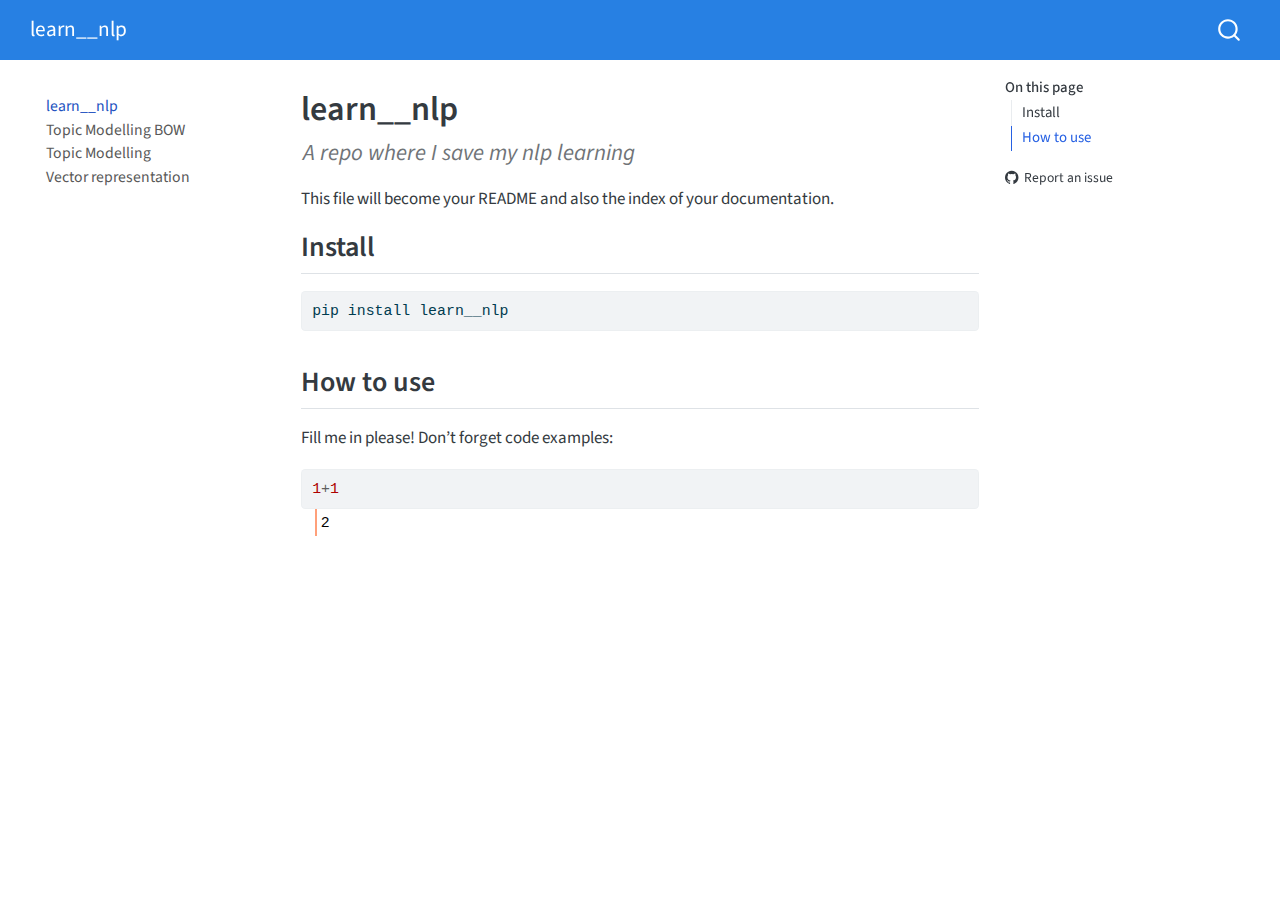
==== _proc/_docs/index.html @ 9850858a "nbdev first export" ====
<!DOCTYPE html>
<html xmlns="http://www.w3.org/1999/xhtml" lang="en" xml:lang="en"><head>

<meta charset="utf-8">
<meta name="generator" content="quarto-1.4.553">

<meta name="viewport" content="width=device-width, initial-scale=1.0, user-scalable=yes">

<meta name="description" content="A repo where I save my nlp learning">

<title>learn__nlp</title>
<style>
code{white-space: pre-wrap;}
span.smallcaps{font-variant: small-caps;}
div.columns{display: flex; gap: min(4vw, 1.5em);}
div.column{flex: auto; overflow-x: auto;}
div.hanging-indent{margin-left: 1.5em; text-indent: -1.5em;}
ul.task-list{list-style: none;}
ul.task-list li input[type="checkbox"] {
  width: 0.8em;
  margin: 0 0.8em 0.2em -1em; /* quarto-specific, see https://github.com/quarto-dev/quarto-cli/issues/4556 */ 
  vertical-align: middle;
}
/* CSS for syntax highlighting */
pre > code.sourceCode { white-space: pre; position: relative; }
pre > code.sourceCode > span { line-height: 1.25; }
pre > code.sourceCode > span:empty { height: 1.2em; }
.sourceCode { overflow: visible; }
code.sourceCode > span { color: inherit; text-decoration: inherit; }
div.sourceCode { margin: 1em 0; }
pre.sourceCode { margin: 0; }
@media screen {
div.sourceCode { overflow: auto; }
}
@media print {
pre > code.sourceCode { white-space: pre-wrap; }
pre > code.sourceCode > span { text-indent: -5em; padding-left: 5em; }
}
pre.numberSource code
  { counter-reset: source-line 0; }
pre.numberSource code > span
  { position: relative; left: -4em; counter-increment: source-line; }
pre.numberSource code > span > a:first-child::before
  { content: counter(source-line);
    position: relative; left: -1em; text-align: right; vertical-align: baseline;
    border: none; display: inline-block;
    -webkit-touch-callout: none; -webkit-user-select: none;
    -khtml-user-select: none; -moz-user-select: none;
    -ms-user-select: none; user-select: none;
    padding: 0 4px; width: 4em;
  }
pre.numberSource { margin-left: 3em;  padding-left: 4px; }
div.sourceCode
  {   }
@media screen {
pre > code.sourceCode > span > a:first-child::before { text-decoration: underline; }
}
</style>


<script src="site_libs/quarto-nav/quarto-nav.js"></script>
<script src="site_libs/quarto-nav/headroom.min.js"></script>
<script src="site_libs/clipboard/clipboard.min.js"></script>
<script src="site_libs/quarto-search/autocomplete.umd.js"></script>
<script src="site_libs/quarto-search/fuse.min.js"></script>
<script src="site_libs/quarto-search/quarto-search.js"></script>
<meta name="quarto:offset" content="./">
<script src="site_libs/quarto-html/quarto.js"></script>
<script src="site_libs/quarto-html/popper.min.js"></script>
<script src="site_libs/quarto-html/tippy.umd.min.js"></script>
<script src="site_libs/quarto-html/anchor.min.js"></script>
<link href="site_libs/quarto-html/tippy.css" rel="stylesheet">
<link href="site_libs/quarto-html/quarto-syntax-highlighting.css" rel="stylesheet" id="quarto-text-highlighting-styles">
<script src="site_libs/bootstrap/bootstrap.min.js"></script>
<link href="site_libs/bootstrap/bootstrap-icons.css" rel="stylesheet">
<link href="site_libs/bootstrap/bootstrap.min.css" rel="stylesheet" id="quarto-bootstrap" data-mode="light">
<script id="quarto-search-options" type="application/json">{
  "location": "navbar",
  "copy-button": false,
  "collapse-after": 3,
  "panel-placement": "end",
  "type": "overlay",
  "limit": 50,
  "keyboard-shortcut": [
    "f",
    "/",
    "s"
  ],
  "show-item-context": false,
  "language": {
    "search-no-results-text": "No results",
    "search-matching-documents-text": "matching documents",
    "search-copy-link-title": "Copy link to search",
    "search-hide-matches-text": "Hide additional matches",
    "search-more-match-text": "more match in this document",
    "search-more-matches-text": "more matches in this document",
    "search-clear-button-title": "Clear",
    "search-text-placeholder": "",
    "search-detached-cancel-button-title": "Cancel",
    "search-submit-button-title": "Submit",
    "search-label": "Search"
  }
}</script>


<link rel="stylesheet" href="styles.css">
<meta property="og:title" content="learn__nlp">
<meta property="og:description" content="A repo where I save my nlp learning">
<meta property="og:site_name" content="learn__nlp">
<meta name="twitter:title" content="learn__nlp">
<meta name="twitter:description" content="A repo where I save my nlp learning">
<meta name="twitter:card" content="summary">
</head>

<body class="nav-sidebar floating nav-fixed">

<div id="quarto-search-results"></div>
  <header id="quarto-header" class="headroom fixed-top">
    <nav class="navbar navbar-expand-lg " data-bs-theme="dark">
      <div class="navbar-container container-fluid">
      <div class="navbar-brand-container mx-auto">
    <a class="navbar-brand" href="./index.html">
    <span class="navbar-title">learn__nlp</span>
    </a>
  </div>
        <div class="quarto-navbar-tools tools-end">
</div>
          <div id="quarto-search" class="" title="Search"></div>
      </div> <!-- /container-fluid -->
    </nav>
  <nav class="quarto-secondary-nav">
    <div class="container-fluid d-flex">
      <button type="button" class="quarto-btn-toggle btn" data-bs-toggle="collapse" data-bs-target=".quarto-sidebar-collapse-item" aria-controls="quarto-sidebar" aria-expanded="false" aria-label="Toggle sidebar navigation" onclick="if (window.quartoToggleHeadroom) { window.quartoToggleHeadroom(); }">
        <i class="bi bi-layout-text-sidebar-reverse"></i>
      </button>
        <nav class="quarto-page-breadcrumbs" aria-label="breadcrumb"><ol class="breadcrumb"><li class="breadcrumb-item"><a href="./index.html">learn__nlp</a></li></ol></nav>
        <a class="flex-grow-1" role="button" data-bs-toggle="collapse" data-bs-target=".quarto-sidebar-collapse-item" aria-controls="quarto-sidebar" aria-expanded="false" aria-label="Toggle sidebar navigation" onclick="if (window.quartoToggleHeadroom) { window.quartoToggleHeadroom(); }">      
        </a>
    </div>
  </nav>
</header>
<!-- content -->
<div id="quarto-content" class="quarto-container page-columns page-rows-contents page-layout-article page-navbar">
<!-- sidebar -->
  <nav id="quarto-sidebar" class="sidebar collapse collapse-horizontal quarto-sidebar-collapse-item sidebar-navigation floating overflow-auto">
    <div class="sidebar-menu-container"> 
    <ul class="list-unstyled mt-1">
        <li class="sidebar-item">
  <div class="sidebar-item-container"> 
  <a href="./index.html" class="sidebar-item-text sidebar-link active">
 <span class="menu-text">learn__nlp</span></a>
  </div>
</li>
        <li class="sidebar-item">
  <div class="sidebar-item-container"> 
  <a href="./topic_modelling_bow.html" class="sidebar-item-text sidebar-link">
 <span class="menu-text">Topic Modelling BOW</span></a>
  </div>
</li>
        <li class="sidebar-item">
  <div class="sidebar-item-container"> 
  <a href="./topic_modelling_modern_approaches.html" class="sidebar-item-text sidebar-link">
 <span class="menu-text">Topic Modelling</span></a>
  </div>
</li>
        <li class="sidebar-item">
  <div class="sidebar-item-container"> 
  <a href="./vector_representations.html" class="sidebar-item-text sidebar-link">
 <span class="menu-text">Vector representation</span></a>
  </div>
</li>
    </ul>
    </div>
</nav>
<div id="quarto-sidebar-glass" class="quarto-sidebar-collapse-item" data-bs-toggle="collapse" data-bs-target=".quarto-sidebar-collapse-item"></div>
<!-- margin-sidebar -->
    <div id="quarto-margin-sidebar" class="sidebar margin-sidebar">
        <nav id="TOC" role="doc-toc" class="toc-active">
    <h2 id="toc-title">On this page</h2>
   
  <ul>
  <li><a href="#install" id="toc-install" class="nav-link active" data-scroll-target="#install">Install</a></li>
  <li><a href="#how-to-use" id="toc-how-to-use" class="nav-link" data-scroll-target="#how-to-use">How to use</a></li>
  </ul>
<div class="toc-actions"><ul><li><a href="https://github.com/giordafrancis/learn__nlp/issues/new" class="toc-action"><i class="bi bi-github"></i>Report an issue</a></li></ul></div></nav>
    </div>
<!-- main -->
<main class="content" id="quarto-document-content">

<header id="title-block-header" class="quarto-title-block default">
<div class="quarto-title">
<h1 class="title">learn__nlp</h1>
</div>

<div>
  <div class="description">
    A repo where I save my nlp learning
  </div>
</div>


<div class="quarto-title-meta">

    
  
    
  </div>
  


</header>


<!-- WARNING: THIS FILE WAS AUTOGENERATED! DO NOT EDIT! -->
<p>This file will become your README and also the index of your documentation.</p>
<section id="install" class="level2">
<h2 class="anchored" data-anchor-id="install">Install</h2>
<div class="sourceCode" id="cb1"><pre class="sourceCode sh code-with-copy"><code class="sourceCode bash"><span id="cb1-1"><a href="#cb1-1" aria-hidden="true" tabindex="-1"></a><span class="ex">pip</span> install learn__nlp</span></code><button title="Copy to Clipboard" class="code-copy-button"><i class="bi"></i></button></pre></div>
</section>
<section id="how-to-use" class="level2">
<h2 class="anchored" data-anchor-id="how-to-use">How to use</h2>
<p>Fill me in please! Don’t forget code examples:</p>
<div id="cell-7" class="cell">
<div class="sourceCode cell-code" id="cb2"><pre class="sourceCode python code-with-copy"><code class="sourceCode python"><span id="cb2-1"><a href="#cb2-1" aria-hidden="true" tabindex="-1"></a><span class="dv">1</span><span class="op">+</span><span class="dv">1</span></span></code><button title="Copy to Clipboard" class="code-copy-button"><i class="bi"></i></button></pre></div>
<div class="cell-output cell-output-display">
<pre><code>2</code></pre>
</div>
</div>


</section>

</main> <!-- /main -->
<script id="quarto-html-after-body" type="application/javascript">
window.document.addEventListener("DOMContentLoaded", function (event) {
  const toggleBodyColorMode = (bsSheetEl) => {
    const mode = bsSheetEl.getAttribute("data-mode");
    const bodyEl = window.document.querySelector("body");
    if (mode === "dark") {
      bodyEl.classList.add("quarto-dark");
      bodyEl.classList.remove("quarto-light");
    } else {
      bodyEl.classList.add("quarto-light");
      bodyEl.classList.remove("quarto-dark");
    }
  }
  const toggleBodyColorPrimary = () => {
    const bsSheetEl = window.document.querySelector("link#quarto-bootstrap");
    if (bsSheetEl) {
      toggleBodyColorMode(bsSheetEl);
    }
  }
  toggleBodyColorPrimary();  
  const icon = "";
  const anchorJS = new window.AnchorJS();
  anchorJS.options = {
    placement: 'right',
    icon: icon
  };
  anchorJS.add('.anchored');
  const isCodeAnnotation = (el) => {
    for (const clz of el.classList) {
      if (clz.startsWith('code-annotation-')) {                     
        return true;
      }
    }
    return false;
  }
  const clipboard = new window.ClipboardJS('.code-copy-button', {
    text: function(trigger) {
      const codeEl = trigger.previousElementSibling.cloneNode(true);
      for (const childEl of codeEl.children) {
        if (isCodeAnnotation(childEl)) {
          childEl.remove();
        }
      }
      return codeEl.innerText;
    }
  });
  clipboard.on('success', function(e) {
    // button target
    const button = e.trigger;
    // don't keep focus
    button.blur();
    // flash "checked"
    button.classList.add('code-copy-button-checked');
    var currentTitle = button.getAttribute("title");
    button.setAttribute("title", "Copied!");
    let tooltip;
    if (window.bootstrap) {
      button.setAttribute("data-bs-toggle", "tooltip");
      button.setAttribute("data-bs-placement", "left");
      button.setAttribute("data-bs-title", "Copied!");
      tooltip = new bootstrap.Tooltip(button, 
        { trigger: "manual", 
          customClass: "code-copy-button-tooltip",
          offset: [0, -8]});
      tooltip.show();    
    }
    setTimeout(function() {
      if (tooltip) {
        tooltip.hide();
        button.removeAttribute("data-bs-title");
        button.removeAttribute("data-bs-toggle");
        button.removeAttribute("data-bs-placement");
      }
      button.setAttribute("title", currentTitle);
      button.classList.remove('code-copy-button-checked');
    }, 1000);
    // clear code selection
    e.clearSelection();
  });
    var localhostRegex = new RegExp(/^(?:http|https):\/\/localhost\:?[0-9]*\//);
    var mailtoRegex = new RegExp(/^mailto:/);
      var filterRegex = new RegExp("https:\/\/giordafrancis\.github\.io\/learn__nlp");
    var isInternal = (href) => {
        return filterRegex.test(href) || localhostRegex.test(href) || mailtoRegex.test(href);
    }
    // Inspect non-navigation links and adorn them if external
 	var links = window.document.querySelectorAll('a[href]:not(.nav-link):not(.navbar-brand):not(.toc-action):not(.sidebar-link):not(.sidebar-item-toggle):not(.pagination-link):not(.no-external):not([aria-hidden]):not(.dropdown-item):not(.quarto-navigation-tool)');
    for (var i=0; i<links.length; i++) {
      const link = links[i];
      if (!isInternal(link.href)) {
        // undo the damage that might have been done by quarto-nav.js in the case of
        // links that we want to consider external
        if (link.dataset.originalHref !== undefined) {
          link.href = link.dataset.originalHref;
        }
      }
    }
  function tippyHover(el, contentFn, onTriggerFn, onUntriggerFn) {
    const config = {
      allowHTML: true,
      maxWidth: 500,
      delay: 100,
      arrow: false,
      appendTo: function(el) {
          return el.parentElement;
      },
      interactive: true,
      interactiveBorder: 10,
      theme: 'quarto',
      placement: 'bottom-start',
    };
    if (contentFn) {
      config.content = contentFn;
    }
    if (onTriggerFn) {
      config.onTrigger = onTriggerFn;
    }
    if (onUntriggerFn) {
      config.onUntrigger = onUntriggerFn;
    }
    window.tippy(el, config); 
  }
  const noterefs = window.document.querySelectorAll('a[role="doc-noteref"]');
  for (var i=0; i<noterefs.length; i++) {
    const ref = noterefs[i];
    tippyHover(ref, function() {
      // use id or data attribute instead here
      let href = ref.getAttribute('data-footnote-href') || ref.getAttribute('href');
      try { href = new URL(href).hash; } catch {}
      const id = href.replace(/^#\/?/, "");
      const note = window.document.getElementById(id);
      if (note) {
        return note.innerHTML;
      } else {
        return "";
      }
    });
  }
  const xrefs = window.document.querySelectorAll('a.quarto-xref');
  const processXRef = (id, note) => {
    // Strip column container classes
    const stripColumnClz = (el) => {
      el.classList.remove("page-full", "page-columns");
      if (el.children) {
        for (const child of el.children) {
          stripColumnClz(child);
        }
      }
    }
    stripColumnClz(note)
    if (id === null || id.startsWith('sec-')) {
      // Special case sections, only their first couple elements
      const container = document.createElement("div");
      if (note.children && note.children.length > 2) {
        container.appendChild(note.children[0].cloneNode(true));
        for (let i = 1; i < note.children.length; i++) {
          const child = note.children[i];
          if (child.tagName === "P" && child.innerText === "") {
            continue;
          } else {
            container.appendChild(child.cloneNode(true));
            break;
          }
        }
        if (window.Quarto?.typesetMath) {
          window.Quarto.typesetMath(container);
        }
        return container.innerHTML
      } else {
        if (window.Quarto?.typesetMath) {
          window.Quarto.typesetMath(note);
        }
        return note.innerHTML;
      }
    } else {
      // Remove any anchor links if they are present
      const anchorLink = note.querySelector('a.anchorjs-link');
      if (anchorLink) {
        anchorLink.remove();
      }
      if (window.Quarto?.typesetMath) {
        window.Quarto.typesetMath(note);
      }
      // TODO in 1.5, we should make sure this works without a callout special case
      if (note.classList.contains("callout")) {
        return note.outerHTML;
      } else {
        return note.innerHTML;
      }
    }
  }
  for (var i=0; i<xrefs.length; i++) {
    const xref = xrefs[i];
    tippyHover(xref, undefined, function(instance) {
      instance.disable();
      let url = xref.getAttribute('href');
      let hash = undefined; 
      if (url.startsWith('#')) {
        hash = url;
      } else {
        try { hash = new URL(url).hash; } catch {}
      }
      if (hash) {
        const id = hash.replace(/^#\/?/, "");
        const note = window.document.getElementById(id);
        if (note !== null) {
          try {
            const html = processXRef(id, note.cloneNode(true));
            instance.setContent(html);
          } finally {
            instance.enable();
            instance.show();
          }
        } else {
          // See if we can fetch this
          fetch(url.split('#')[0])
          .then(res => res.text())
          .then(html => {
            const parser = new DOMParser();
            const htmlDoc = parser.parseFromString(html, "text/html");
            const note = htmlDoc.getElementById(id);
            if (note !== null) {
              const html = processXRef(id, note);
              instance.setContent(html);
            } 
          }).finally(() => {
            instance.enable();
            instance.show();
          });
        }
      } else {
        // See if we can fetch a full url (with no hash to target)
        // This is a special case and we should probably do some content thinning / targeting
        fetch(url)
        .then(res => res.text())
        .then(html => {
          const parser = new DOMParser();
          const htmlDoc = parser.parseFromString(html, "text/html");
          const note = htmlDoc.querySelector('main.content');
          if (note !== null) {
            // This should only happen for chapter cross references
            // (since there is no id in the URL)
            // remove the first header
            if (note.children.length > 0 && note.children[0].tagName === "HEADER") {
              note.children[0].remove();
            }
            const html = processXRef(null, note);
            instance.setContent(html);
          } 
        }).finally(() => {
          instance.enable();
          instance.show();
        });
      }
    }, function(instance) {
    });
  }
      let selectedAnnoteEl;
      const selectorForAnnotation = ( cell, annotation) => {
        let cellAttr = 'data-code-cell="' + cell + '"';
        let lineAttr = 'data-code-annotation="' +  annotation + '"';
        const selector = 'span[' + cellAttr + '][' + lineAttr + ']';
        return selector;
      }
      const selectCodeLines = (annoteEl) => {
        const doc = window.document;
        const targetCell = annoteEl.getAttribute("data-target-cell");
        const targetAnnotation = annoteEl.getAttribute("data-target-annotation");
        const annoteSpan = window.document.querySelector(selectorForAnnotation(targetCell, targetAnnotation));
        const lines = annoteSpan.getAttribute("data-code-lines").split(",");
        const lineIds = lines.map((line) => {
          return targetCell + "-" + line;
        })
        let top = null;
        let height = null;
        let parent = null;
        if (lineIds.length > 0) {
            //compute the position of the single el (top and bottom and make a div)
            const el = window.document.getElementById(lineIds[0]);
            top = el.offsetTop;
            height = el.offsetHeight;
            parent = el.parentElement.parentElement;
          if (lineIds.length > 1) {
            const lastEl = window.document.getElementById(lineIds[lineIds.length - 1]);
            const bottom = lastEl.offsetTop + lastEl.offsetHeight;
            height = bottom - top;
          }
          if (top !== null && height !== null && parent !== null) {
            // cook up a div (if necessary) and position it 
            let div = window.document.getElementById("code-annotation-line-highlight");
            if (div === null) {
              div = window.document.createElement("div");
              div.setAttribute("id", "code-annotation-line-highlight");
              div.style.position = 'absolute';
              parent.appendChild(div);
            }
            div.style.top = top - 2 + "px";
            div.style.height = height + 4 + "px";
            div.style.left = 0;
            let gutterDiv = window.document.getElementById("code-annotation-line-highlight-gutter");
            if (gutterDiv === null) {
              gutterDiv = window.document.createElement("div");
              gutterDiv.setAttribute("id", "code-annotation-line-highlight-gutter");
              gutterDiv.style.position = 'absolute';
              const codeCell = window.document.getElementById(targetCell);
              const gutter = codeCell.querySelector('.code-annotation-gutter');
              gutter.appendChild(gutterDiv);
            }
            gutterDiv.style.top = top - 2 + "px";
            gutterDiv.style.height = height + 4 + "px";
          }
          selectedAnnoteEl = annoteEl;
        }
      };
      const unselectCodeLines = () => {
        const elementsIds = ["code-annotation-line-highlight", "code-annotation-line-highlight-gutter"];
        elementsIds.forEach((elId) => {
          const div = window.document.getElementById(elId);
          if (div) {
            div.remove();
          }
        });
        selectedAnnoteEl = undefined;
      };
        // Handle positioning of the toggle
    window.addEventListener(
      "resize",
      throttle(() => {
        elRect = undefined;
        if (selectedAnnoteEl) {
          selectCodeLines(selectedAnnoteEl);
        }
      }, 10)
    );
    function throttle(fn, ms) {
    let throttle = false;
    let timer;
      return (...args) => {
        if(!throttle) { // first call gets through
            fn.apply(this, args);
            throttle = true;
        } else { // all the others get throttled
            if(timer) clearTimeout(timer); // cancel #2
            timer = setTimeout(() => {
              fn.apply(this, args);
              timer = throttle = false;
            }, ms);
        }
      };
    }
      // Attach click handler to the DT
      const annoteDls = window.document.querySelectorAll('dt[data-target-cell]');
      for (const annoteDlNode of annoteDls) {
        annoteDlNode.addEventListener('click', (event) => {
          const clickedEl = event.target;
          if (clickedEl !== selectedAnnoteEl) {
            unselectCodeLines();
            const activeEl = window.document.querySelector('dt[data-target-cell].code-annotation-active');
            if (activeEl) {
              activeEl.classList.remove('code-annotation-active');
            }
            selectCodeLines(clickedEl);
            clickedEl.classList.add('code-annotation-active');
          } else {
            // Unselect the line
            unselectCodeLines();
            clickedEl.classList.remove('code-annotation-active');
          }
        });
      }
  const findCites = (el) => {
    const parentEl = el.parentElement;
    if (parentEl) {
      const cites = parentEl.dataset.cites;
      if (cites) {
        return {
          el,
          cites: cites.split(' ')
        };
      } else {
        return findCites(el.parentElement)
      }
    } else {
      return undefined;
    }
  };
  var bibliorefs = window.document.querySelectorAll('a[role="doc-biblioref"]');
  for (var i=0; i<bibliorefs.length; i++) {
    const ref = bibliorefs[i];
    const citeInfo = findCites(ref);
    if (citeInfo) {
      tippyHover(citeInfo.el, function() {
        var popup = window.document.createElement('div');
        citeInfo.cites.forEach(function(cite) {
          var citeDiv = window.document.createElement('div');
          citeDiv.classList.add('hanging-indent');
          citeDiv.classList.add('csl-entry');
          var biblioDiv = window.document.getElementById('ref-' + cite);
          if (biblioDiv) {
            citeDiv.innerHTML = biblioDiv.innerHTML;
          }
          popup.appendChild(citeDiv);
        });
        return popup.innerHTML;
      });
    }
  }
});
</script>
</div> <!-- /content -->




<footer class="footer"><div class="nav-footer"><div class="nav-footer-center"><div class="toc-actions d-sm-block d-md-none"><ul><li><a href="https://github.com/giordafrancis/learn__nlp/issues/new" class="toc-action"><i class="bi bi-github"></i>Report an issue</a></li></ul></div></div></div></footer></body></html>
---- _proc/_docs/site_libs/quarto-html/tippy.css ----
.tippy-box[data-animation=fade][data-state=hidden]{opacity:0}[data-tippy-root]{max-width:calc(100vw - 10px)}.tippy-box{position:relative;background-color:#333;color:#fff;border-radius:4px;font-size:14px;line-height:1.4;white-space:normal;outline:0;transition-property:transform,visibility,opacity}.tippy-box[data-placement^=top]>.tippy-arrow{bottom:0}.tippy-box[data-placement^=top]>.tippy-arrow:before{bottom:-7px;left:0;border-width:8px 8px 0;border-top-color:initial;transform-origin:center top}.tippy-box[data-placement^=bottom]>.tippy-arrow{top:0}.tippy-box[data-placement^=bottom]>.tippy-arrow:before{top:-7px;left:0;border-width:0 8px 8px;border-bottom-color:initial;transform-origin:center bottom}.tippy-box[data-placement^=left]>.tippy-arrow{right:0}.tippy-box[data-placement^=left]>.tippy-arrow:before{border-width:8px 0 8px 8px;border-left-color:initial;right:-7px;transform-origin:center left}.tippy-box[data-placement^=right]>.tippy-arrow{left:0}.tippy-box[data-placement^=right]>.tippy-arrow:before{left:-7px;border-width:8px 8px 8px 0;border-right-color:initial;transform-origin:center right}.tippy-box[data-inertia][data-state=visible]{transition-timing-function:cubic-bezier(.54,1.5,.38,1.11)}.tippy-arrow{width:16px;height:16px;color:#333}.tippy-arrow:before{content:"";position:absolute;border-color:transparent;border-style:solid}.tippy-content{position:relative;padding:5px 9px;z-index:1}
---- _proc/_docs/site_libs/quarto-html/quarto-syntax-highlighting.css ----
/* quarto syntax highlight colors */
:root {
  --quarto-hl-ot-color: #003B4F;
  --quarto-hl-at-color: #657422;
  --quarto-hl-ss-color: #20794D;
  --quarto-hl-an-color: #5E5E5E;
  --quarto-hl-fu-color: #4758AB;
  --quarto-hl-st-color: #20794D;
  --quarto-hl-cf-color: #003B4F;
  --quarto-hl-op-color: #5E5E5E;
  --quarto-hl-er-color: #AD0000;
  --quarto-hl-bn-color: #AD0000;
  --quarto-hl-al-color: #AD0000;
  --quarto-hl-va-color: #111111;
  --quarto-hl-bu-color: inherit;
  --quarto-hl-ex-color: inherit;
  --quarto-hl-pp-color: #AD0000;
  --quarto-hl-in-color: #5E5E5E;
  --quarto-hl-vs-color: #20794D;
  --quarto-hl-wa-color: #5E5E5E;
  --quarto-hl-do-color: #5E5E5E;
  --quarto-hl-im-color: #00769E;
  --quarto-hl-ch-color: #20794D;
  --quarto-hl-dt-color: #AD0000;
  --quarto-hl-fl-color: #AD0000;
  --quarto-hl-co-color: #5E5E5E;
  --quarto-hl-cv-color: #5E5E5E;
  --quarto-hl-cn-color: #8f5902;
  --quarto-hl-sc-color: #5E5E5E;
  --quarto-hl-dv-color: #AD0000;
  --quarto-hl-kw-color: #003B4F;
}

/* other quarto variables */
:root {
  --quarto-font-monospace: SFMono-Regular, Menlo, Monaco, Consolas, "Liberation Mono", "Courier New", monospace;
}

pre > code.sourceCode > span {
  color: #003B4F;
}

code span {
  color: #003B4F;
}

code.sourceCode > span {
  color: #003B4F;
}

div.sourceCode,
div.sourceCode pre.sourceCode {
  color: #003B4F;
}

code span.ot {
  color: #003B4F;
  font-style: inherit;
}

code span.at {
  color: #657422;
  font-style: inherit;
}

code span.ss {
  color: #20794D;
  font-style: inherit;
}

code span.an {
  color: #5E5E5E;
  font-style: inherit;
}

code span.fu {
  color: #4758AB;
  font-style: inherit;
}

code span.st {
  color: #20794D;
  font-style: inherit;
}

code span.cf {
  color: #003B4F;
  font-style: inherit;
}

code span.op {
  color: #5E5E5E;
  font-style: inherit;
}

code span.er {
  color: #AD0000;
  font-style: inherit;
}

code span.bn {
  color: #AD0000;
  font-style: inherit;
}

code span.al {
  color: #AD0000;
  font-style: inherit;
}

code span.va {
  color: #111111;
  font-style: inherit;
}

code span.bu {
  font-style: inherit;
}

code span.ex {
  font-style: inherit;
}

code span.pp {
  color: #AD0000;
  font-style: inherit;
}

code span.in {
  color: #5E5E5E;
  font-style: inherit;
}

code span.vs {
  color: #20794D;
  font-style: inherit;
}

code span.wa {
  color: #5E5E5E;
  font-style: italic;
}

code span.do {
  color: #5E5E5E;
  font-style: italic;
}

code span.im {
  color: #00769E;
  font-style: inherit;
}

code span.ch {
  color: #20794D;
  font-style: inherit;
}

code span.dt {
  color: #AD0000;
  font-style: inherit;
}

code span.fl {
  color: #AD0000;
  font-style: inherit;
}

code span.co {
  color: #5E5E5E;
  font-style: inherit;
}

code span.cv {
  color: #5E5E5E;
  font-style: italic;
}

code span.cn {
  color: #8f5902;
  font-style: inherit;
}

code span.sc {
  color: #5E5E5E;
  font-style: inherit;
}

code span.dv {
  color: #AD0000;
  font-style: inherit;
}

code span.kw {
  color: #003B4F;
  font-style: inherit;
}

.prevent-inlining {
  content: "</";
}

/*# sourceMappingURL=debc5d5d77c3f9108843748ff7464032.css.map */
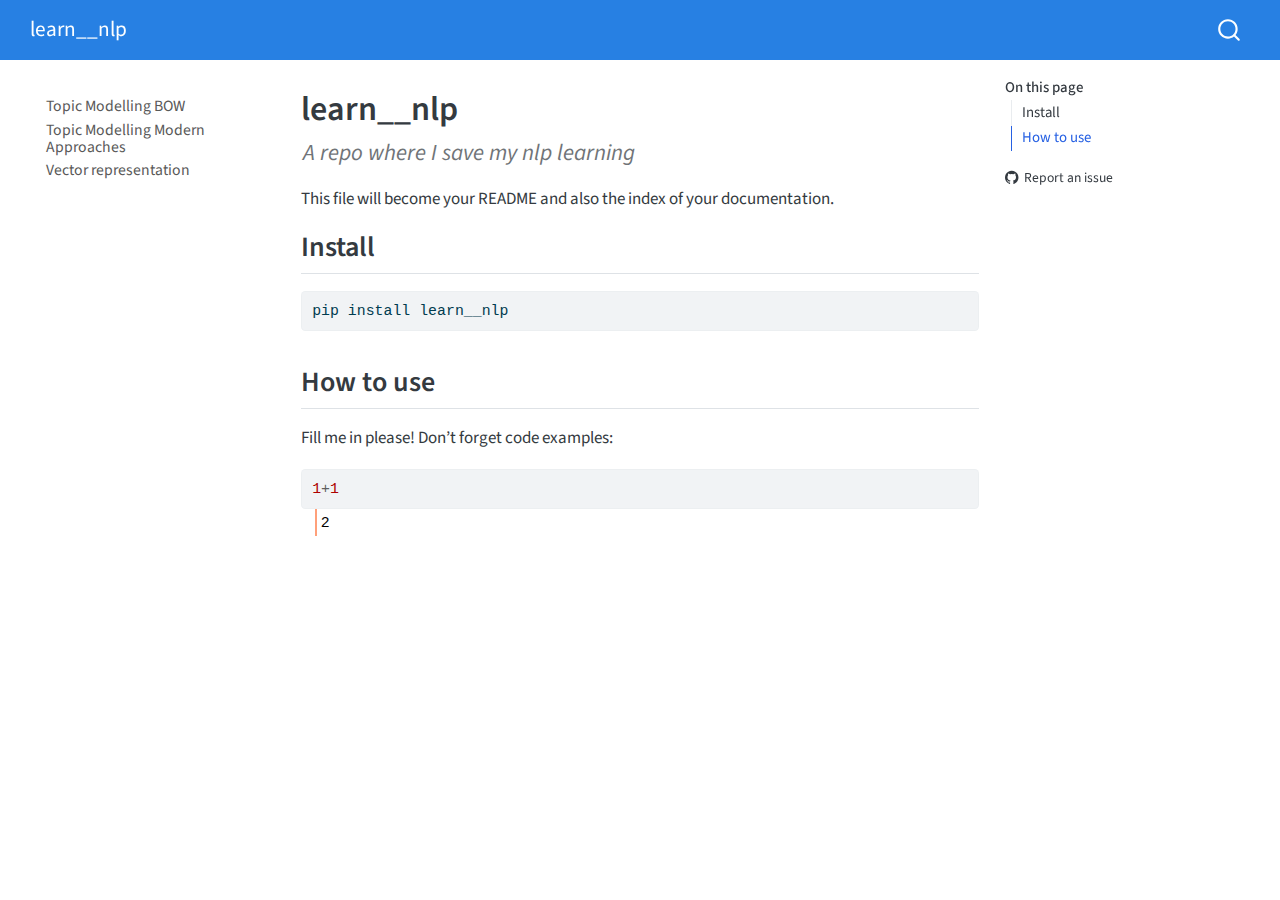
==== commit b4b1e2c9: "test commit" ====
--- a/_proc/_docs/index.html
+++ b/_proc/_docs/index.html
@@ -133,7 +133,7 @@
       <button type="button" class="quarto-btn-toggle btn" data-bs-toggle="collapse" data-bs-target=".quarto-sidebar-collapse-item" aria-controls="quarto-sidebar" aria-expanded="false" aria-label="Toggle sidebar navigation" onclick="if (window.quartoToggleHeadroom) { window.quartoToggleHeadroom(); }">
         <i class="bi bi-layout-text-sidebar-reverse"></i>
       </button>
-        <nav class="quarto-page-breadcrumbs" aria-label="breadcrumb"><ol class="breadcrumb"><li class="breadcrumb-item"><a href="./index.html">learn__nlp</a></li></ol></nav>
+        <nav class="quarto-page-breadcrumbs" aria-label="breadcrumb"><ol class="breadcrumb"><li class="breadcrumb-item">learn__nlp</li></ol></nav>
         <a class="flex-grow-1" role="button" data-bs-toggle="collapse" data-bs-target=".quarto-sidebar-collapse-item" aria-controls="quarto-sidebar" aria-expanded="false" aria-label="Toggle sidebar navigation" onclick="if (window.quartoToggleHeadroom) { window.quartoToggleHeadroom(); }">      
         </a>
     </div>
@@ -147,12 +147,6 @@
     <ul class="list-unstyled mt-1">
         <li class="sidebar-item">
   <div class="sidebar-item-container"> 
-  <a href="./index.html" class="sidebar-item-text sidebar-link active">
- <span class="menu-text">learn__nlp</span></a>
-  </div>
-</li>
-        <li class="sidebar-item">
-  <div class="sidebar-item-container"> 
   <a href="./topic_modelling_bow.html" class="sidebar-item-text sidebar-link">
  <span class="menu-text">Topic Modelling BOW</span></a>
   </div>
@@ -160,7 +154,7 @@
         <li class="sidebar-item">
   <div class="sidebar-item-container"> 
   <a href="./topic_modelling_modern_approaches.html" class="sidebar-item-text sidebar-link">
- <span class="menu-text">Topic Modelling</span></a>
+ <span class="menu-text">Topic Modelling Modern Approaches</span></a>
   </div>
 </li>
         <li class="sidebar-item">
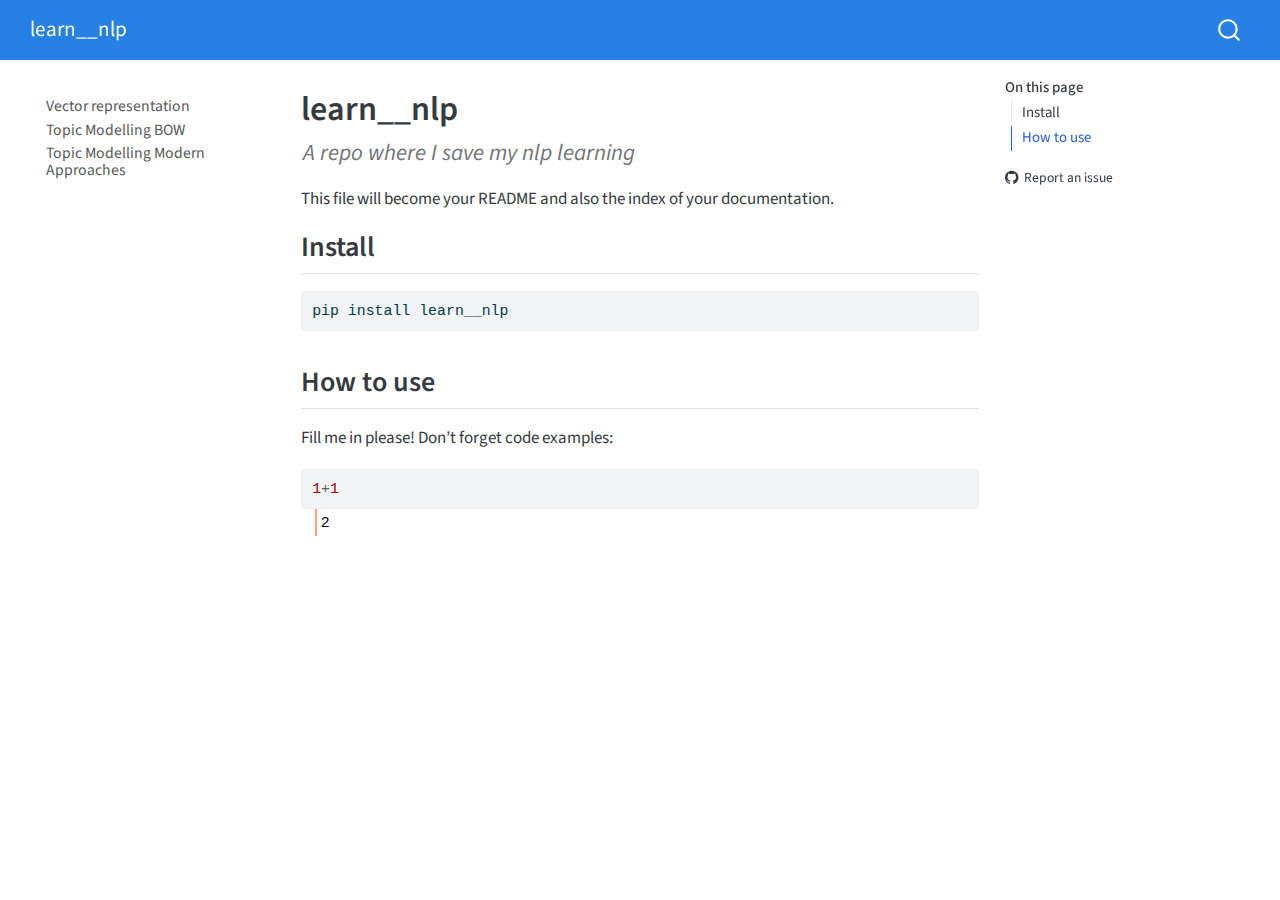
==== commit e784ad15: "removed large file" ====
--- a/_proc/_docs/index.html
+++ b/_proc/_docs/index.html
@@ -147,6 +147,12 @@
     <ul class="list-unstyled mt-1">
         <li class="sidebar-item">
   <div class="sidebar-item-container"> 
+  <a href="./00_vector_representations.html" class="sidebar-item-text sidebar-link">
+ <span class="menu-text">Vector representation</span></a>
+  </div>
+</li>
+        <li class="sidebar-item">
+  <div class="sidebar-item-container"> 
   <a href="./topic_modelling_bow.html" class="sidebar-item-text sidebar-link">
  <span class="menu-text">Topic Modelling BOW</span></a>
   </div>
@@ -155,12 +161,6 @@
   <div class="sidebar-item-container"> 
   <a href="./topic_modelling_modern_approaches.html" class="sidebar-item-text sidebar-link">
  <span class="menu-text">Topic Modelling Modern Approaches</span></a>
-  </div>
-</li>
-        <li class="sidebar-item">
-  <div class="sidebar-item-container"> 
-  <a href="./vector_representations.html" class="sidebar-item-text sidebar-link">
- <span class="menu-text">Vector representation</span></a>
   </div>
 </li>
     </ul>
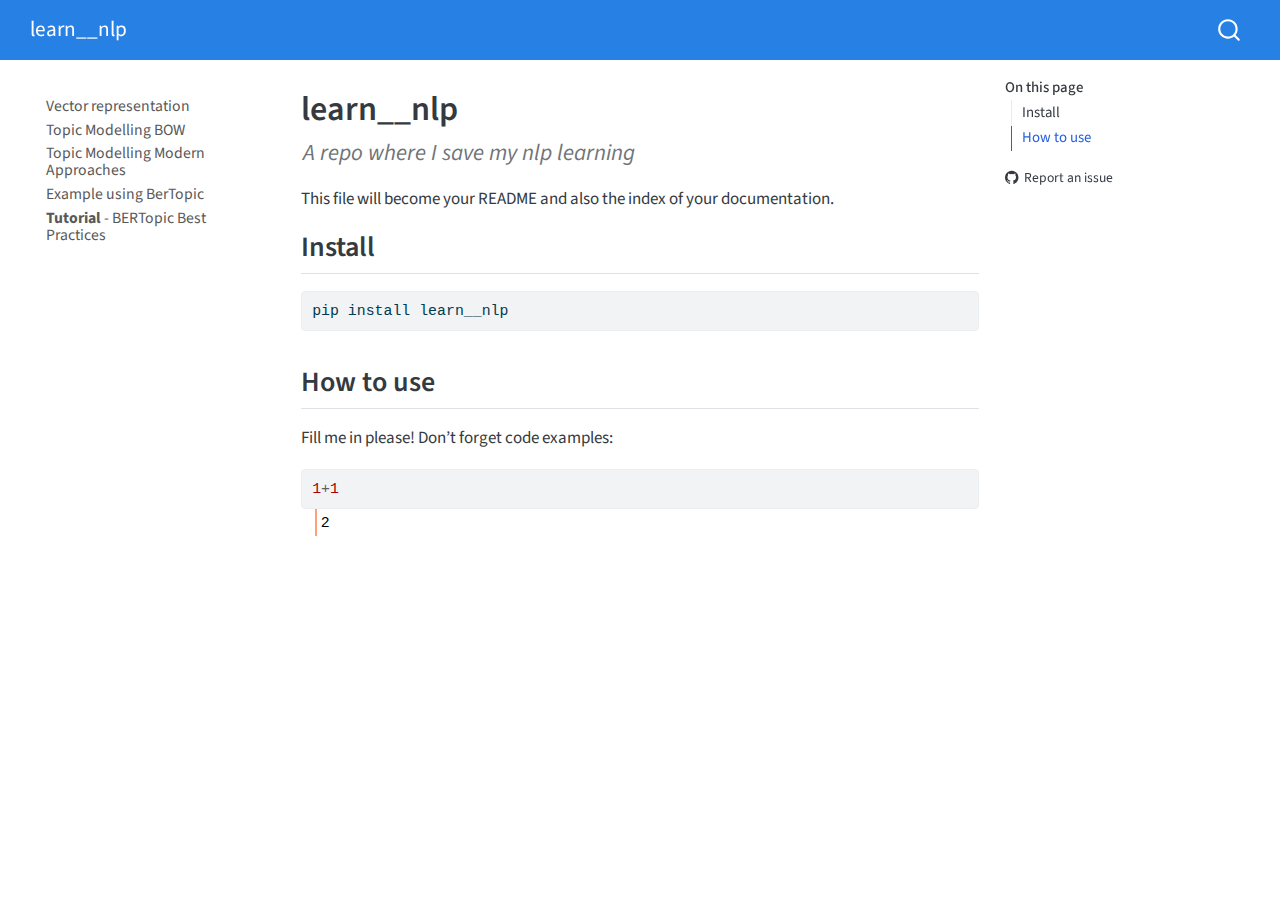
==== commit 0f62d0d8: "added bertopic tutorial" ====
--- a/_proc/_docs/index.html
+++ b/_proc/_docs/index.html
@@ -161,6 +161,18 @@
   <div class="sidebar-item-container"> 
   <a href="./topic_modelling_modern_approaches.html" class="sidebar-item-text sidebar-link">
  <span class="menu-text">Topic Modelling Modern Approaches</span></a>
+  </div>
+</li>
+        <li class="sidebar-item">
+  <div class="sidebar-item-container"> 
+  <a href="./bertopic_ex.html" class="sidebar-item-text sidebar-link">
+ <span class="menu-text">Example using BerTopic</span></a>
+  </div>
+</li>
+        <li class="sidebar-item">
+  <div class="sidebar-item-container"> 
+  <a href="./bertopic_best_practices.html" class="sidebar-item-text sidebar-link">
+ <span class="menu-text"><strong>Tutorial</strong> - BERTopic Best Practices</span></a>
   </div>
 </li>
     </ul>
